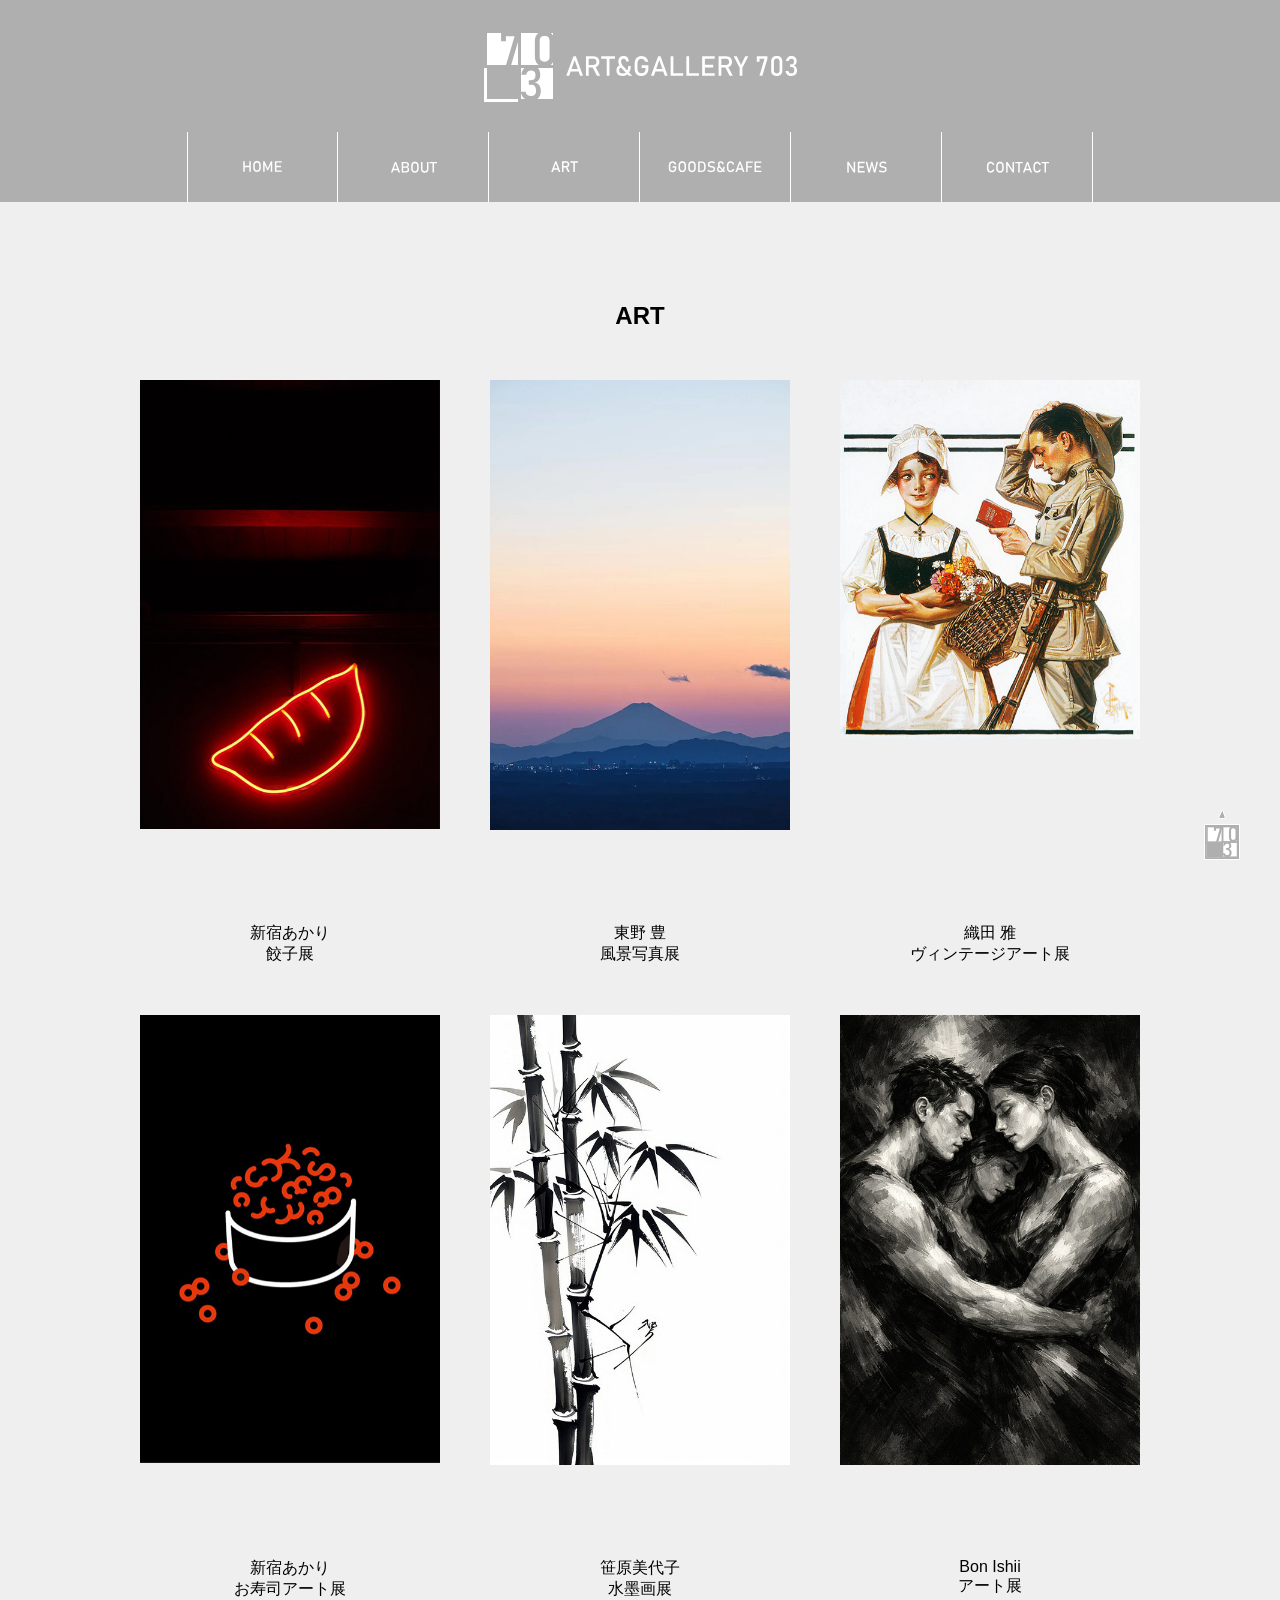
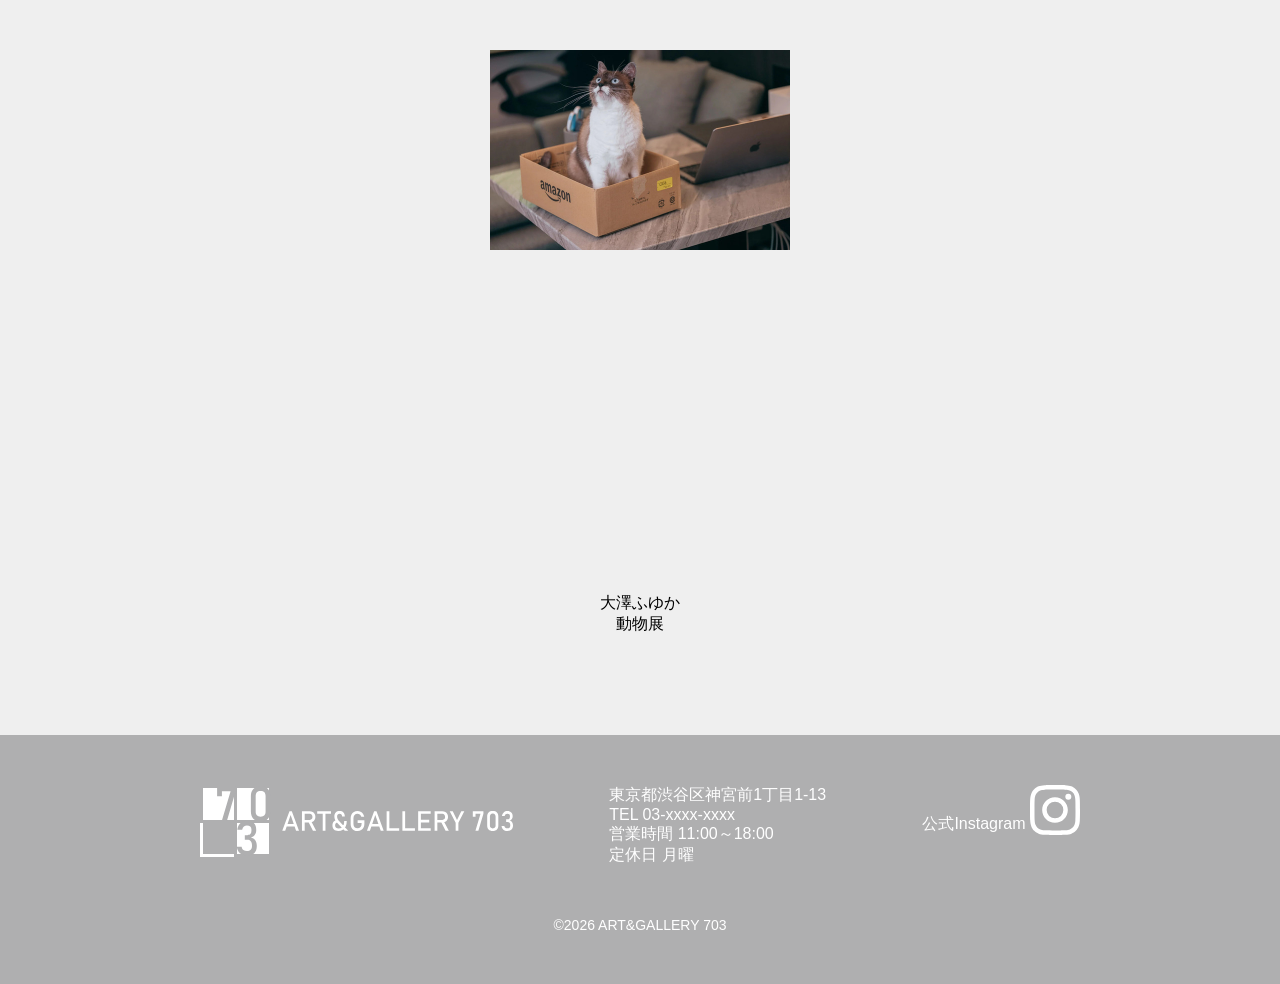
==== art/index.html @ 6372ba21 "Add files via upload" ====
<!DOCTYPE html>
<html lang="ja">

<head>
    <meta charset="UTF-8">
    <meta name="viewport" content="width=device-width, initial-scale=1.0">
    <title>ART&GALLERY 703 - ART</title>
    <meta name="description" content="カフェ、雑貨を展開している株式会社703の新事業、アート・ギャラリーの紹介サイトを新しくオープンし、認知拡大、お問合せ増加につなげることを目的とする。">
    <meta name="keywords" content="渋谷区,神宮前,アート,ギャラリー,カフェ,個展,雑貨">

    <!-- ↓ faviconの読み込み -->
    <link rel="icon" href="../favicon.ico">
    <link rel="../apple-touch-icon" href="../apple-touch-icon-180x180.png">

    <!-- ↓ Google Fonts用の読み込み -->
    <!-- 今回はなし -->


    <!--★ 各種 cssファイルの読み込み -->

    <!-- ↓ 初めにリセットcssや共通cssの読み込み -->
    <link rel="stylesheet" href="../assets/css/reset.css">
    <link rel="stylesheet" href="../assets/css/common.css">

    <!-- ↓ 次にプラグインのcssファイルの読み込み(あれば) -->
    <link rel="stylesheet" href="../assets/js/slick/slick.css">

    <!-- ↓ 最後にページ固有のcssファイルの読み込み(あれば) -->
    <!-- <link rel="stylesheet" href="css/top.css"> -->
    <link rel="stylesheet" href="../assets/css/art.css">

    <!--★ 各種 jsファイルの読み込み -->

    <!-- ↓ 初めにjQuery本体ファイルの読み込み -->
    <script src="../assets/js/jquery-3.7.1.min.js"></script>

    <!-- ↓ 次にプラグインのjsファイルの読み込み(あれば) -->
    <script src="../assets/js/slick/slick.min.js"></script>

    <!-- ↓ 最後に自作jsファイルの読み込み -->
    <script src="../assets/js/script.js"></script>
</head>

<body>
    <header>
        <h1><a href="#"><img src="../assets/images/ART&GALLERY703_logo_313x72.svg" alt="ART&GALLERY 703のロゴ" width="313"
                    height="72"></a></h1>

        <nav>
            <ul class="flex">
                <li><a href="../index.html"><img src="../assets/images/nav_HOME_151x70.svg" alt="ナビゲーションHOME"></a></li>
                <li><a href="../about/index.html"><img src="../assets/images/nav_ABOUT_151x70.svg"
                            alt="ナビゲーションABOUT"></a>
                </li>
                <li><a href="#"><img src="../assets/images/nav_ART_151x70.svg" alt="ナビゲーションABOUT"></a></li>
                <li><a href="../goods&cafe/index.html"><img src="../assets/images/nav_GOODS&CAFE_151x70.svg"
                            alt="ナビゲーションABOUT"></a></li>
                <li><a href="../news/index.html"><img src="../assets/images/nav_NEWS_151x70.svg" alt="ナビゲーションABOUT"></a>
                </li>
                <li><a href="../contact/index.html"><img src="../assets/images/nav_CONTACT_151x70.svg"
                            alt="ナビゲーションABOUT"></a>
                </li>
            </ul>
        </nav>
    </header>

    <main>

        <section class="art-section">
            <h2>ART</h2>
            <div class="flex">
                <div>
                    <!-- ★カテゴリ別のスライドショーの作成（餃子）
                 slickのルールに沿って画像を指定 -->
                    <!-- 幅は横長や正方形の場合：400px、縦長の場合：300px -->
                    <div class="slider">
                        <div><img src="../assets/images/gyoza01_500x750.jpg" alt="積み上げられた餃子の写真" width="300"></div>
                        <div><img src="../assets/images/gyoza02_500x749.jpg" alt="餃子モチーフのネオン" width="300"></div>
                        <div><img src="../assets/images/gyoza03_600x600.jpg" alt="つやつやの餃子" width="400"></div>
                        <div><img src="../assets/images/gyoza04_600x600.jpg" alt="美味しそうな焦げ目の餃子" width="400"></div>
                        <div><img src="../assets/images/gyoza05_600x595.jpg" alt="餃子を箸で持っている絵" width="400"></div>
                        <div><img src="../assets/images/gyoza06_600x600.jpg" alt="やわらかいタッチの餃子の絵" width="400"></div>
                        <div><img src="../assets/images/gyoza07_500x699.jpg" alt="餃子と箸のネオン" width="300"></div>
                        <div><img src="../assets/images/gyoza08_500x625.jpg" alt="お皿に盛られた美味しそうな餃子" width="300"></div>
                        <div><img src="../assets/images/gyoza09_500x888.jpg" alt="画面いっぱいの餃子の絵" width="300"></div>
                    </div>
                    <p class="caption">新宿あかり<br>
                        餃子展</p>
                </div>

                <div>
                    <!-- ★カテゴリ別のスライドショーの作成（風景写真）
                 slickのルールに沿って画像を指定 -->
                    <div class="slider">
                        <div><img src="../assets/images/picture01_500x746.jpg" alt="風景写真" width="300"></div>
                        <div><img src="../assets/images/picture02_500x746.jpg" alt="風景写真" width="300"></div>
                        <div><img src="../assets/images/picture03_500x746.jpg" alt="風景写真" width="300"></div>
                        <div><img src="../assets/images/picture04_500x750.jpg" alt="風景写真" width="300"></div>
                        <div><img src="../assets/images/picture05_500x746.jpg" alt="風景写真" width="300"></div>
                        <div><img src="../assets/images/picture06_500x746.jpg" alt="風景写真" width="300"></div>
                        <div><img src="../assets/images/picture07_500x746.jpg" alt="風景写真" width="300"></div>
                        <div><img src="../assets/images/picture08_500x746.jpg" alt="風景写真" width="300"></div>
                        <div><img src="../assets/images/picture09_500x746.jpg" alt="風景写真" width="300"></div>
                        <div><img src="../assets/images/picture10_500x746.jpg" alt="風景写真" width="300"></div>
                    </div>
                    <p class="caption">東野 豊<br>
                        風景写真展</p>
                </div>

                <div>
                    <!-- ★カテゴリ別のスライドショーの作成（ヴィンテージアート）
                 slickのルールに沿って画像を指定 -->
                    <div class="slider">
                        <div><img src="../assets/images/vintage01_500x671.jpg" alt="ヴィンテージアート" width="300"></div>
                        <div><img src="../assets/images/vintage02_500x598.jpg" alt="ヴィンテージアート" width="300"></div>
                        <div><img src="../assets/images/vintage03_500x514.jpg" alt="ヴィンテージアート" width="300"></div>
                        <div><img src="../assets/images/vintage04_500x716.jpg" alt="ヴィンテージアート" width="300"></div>
                        <div><img src="../assets/images/vintage05_500x584.jpg" alt="ヴィンテージアート" width="300"></div>
                        <div><img src="../assets/images/vintage06_500x697.jpg" alt="ヴィンテージアート" width="300"></div>
                        <div><img src="../assets/images/vintage07_500x665.jpg" alt="ヴィンテージアート" width="300"></div>
                    </div>
                    <p class="caption">織田 雅<br>
                        ヴィンテージアート展</p>
                </div>

                <div>
                    <!-- ★カテゴリ別のスライドショーの作成（寿司）
                 slickのルールに沿って画像を指定 -->
                    <div class="slider">
                        <div><img src="../assets/images/sushi01_500x746.jpg" alt="寿司" width="300"></div>
                        <div><img src="../assets/images/sushi02_500x746.jpg" alt="寿司" width="300"></div>
                        <div><img src="../assets/images/sushi03_500x746.jpg" alt="寿司" width="300"></div>
                        <div><img src="../assets/images/sushi04_500x746.jpg" alt="寿司" width="300"></div>
                        <div><img src="../assets/images/sushi05_500x746.jpg" alt="寿司" width="300"></div>
                        <div><img src="../assets/images/sushi06_500x746.jpg" alt="寿司" width="300"></div>
                        <div><img src="../assets/images/sushi07_500x746.jpg" alt="寿司" width="300"></div>
                        <div><img src="../assets/images/sushi08_500x746.jpg" alt="寿司" width="300"></div>
                    </div>
                    <p class="caption">新宿あかり<br>
                        お寿司アート展</p>
                </div>

                <div>
                    <!-- ★カテゴリ別のスライドショーの作成（水墨画）
                 slickのルールに沿って画像を指定 -->
                    <div class="slider">
                        <div><img src="../assets/images/sasahara01_500x807.jpg" alt="水墨画" width="300"></div>
                        <div><img src="../assets/images/sasahara02_500x750.jpg" alt="水墨画" width="300"></div>
                        <div><img src="../assets/images/sasahara03_500x739.jpg" alt="水墨画" width="300"></div>
                        <div><img src="../assets/images/sasahara04_500x707.jpg" alt="水墨画" width="300"></div>
                        <div><img src="../assets/images/sasahara05_500x772.jpg" alt="水墨画" width="300"></div>
                        <div><img src="../assets/images/sasahara06_500x652.jpg" alt="水墨画" width="300"></div>
                        <div><img src="../assets/images/sasahara07_500x710.jpg" alt="水墨画" width="300"></div>
                        <div><img src="../assets/images/sasahara08_500x704.jpg" alt="水墨画" width="300"></div>
                        <div><img src="../assets/images/sasahara09_500x714.jpg" alt="水墨画" width="300"></div>
                        <div><img src="../assets/images/sasahara10_500x889.jpg" alt="水墨画" width="300"></div>
                        <div><img src="../assets/images/sasahara11_500x889.jpg" alt="水墨画" width="300"></div>
                        <div><img src="../assets/images/sasahara12_500x705.jpg" alt="水墨画" width="300"></div>
                        <div><img src="../assets/images/sasahara13_600x597.jpg" alt="水墨画" width="400"></div>
                    </div>
                    <p class="caption">笹原美代子<br>
                        水墨画展</p>
                </div>

                <div>
                    <!-- ★カテゴリ別のスライドショーの作成（アート）
                 slickのルールに沿って画像を指定 -->
                    <div class="slider">
                        <div><img src="../assets/images/art01_500x750.jpg" alt="金魚の絵のアート" width="300"></div>
                        <div><img src="../assets/images/art02_500x750.jpg" alt="三人が抱き合うアート" width="300"></div>
                        <div><img src="../assets/images/art03_600x400.jpg" alt="踊る三人のアート" width="400"></div>
                        <div><img src="../assets/images/art04_600x400.jpg" alt="蜘蛛の巣のモチーフのアート" width="400"></div>
                        <div><img src="../assets/images/art05_500x750.jpg" alt="カラフルな抽象画のアート" width="300"></div>
                        <div><img src="../assets/images/art06_500x750.jpg" alt="黒と赤と青のモザイクアート" width="300"></div>
                        <div><img src="../assets/images/art07_500x750.jpg" alt="黒と赤と青のブロックアート" width="300"></div>
                        <div><img src="../assets/images/art08_500x750.jpg" alt="モノクロの幾何学模様のアート" width="300"></div>
                        <div><img src="../assets/images/art09_500x750.jpg" alt="手を挙げる石膏像のアート" width="300"></div>
                        <div><img src="../assets/images/art10_500x750.jpg" alt="炎モチーフのアート" width="300"></div>
                    </div>
                    <p class="caption">Bon Ishii<br>
                        アート展</p>
                </div>

                <div>
                    <!-- ★カテゴリ別のスライドショーの作成（動物）
                 slickのルールに沿って画像を指定 -->
                    <div class="slider">
                        <div><img src="../assets/images/animal01_600x400.jpg" alt="三毛猫の写真" width="400"></div>
                        <div><img src="../assets/images/animal02_600x400.jpg" alt="段ボールに入った猫の写真" width="400"></div>
                        <div><img src="../assets/images/animal03_600x400.jpg" alt="アライグマの写真" width="400"></div>
                        <div><img src="../assets/images/animal04_600x400.jpg" alt="木の実を食べるリスの写真" width="400"></div>
                        <div><img src="../assets/images/animal05_600x400.jpg" alt="トラの写真" width="400"></div>
                        <div><img src="../assets/images/animal06_600x400.jpg" alt="鹿の写真" width="400"></div>
                        <div><img src="../assets/images/animal07_600x400.jpg" alt="プレーリードッグの写真" width="400"></div>
                        <div><img src="../assets/images/animal08_600x400.jpg" alt="岩の上にいるシマリスの写真" width="400"></div>
                    </div>
                    <p class="caption">大澤ふゆか<br>
                        動物展</p>
                </div>
            </div>

        </section>

    </main>

    <footer>
        <div class="flex">
            <div>
                <img src="../assets/images/ART&GALLERY703_logo_313x72.svg" alt="ART&GALLERY 703のロゴ" width="313"
                    height="72">
            </div>

            <div>
                <address>
                    <p>
                        東京都渋谷区神宮前1丁目1-13
                    </p>
                    <p>
                        TEL 03-xxxx-xxxx
                    </p>
                    <p>
                        営業時間 11:00～18:00
                    </p>
                    <p>
                        定休日 月曜
                    </p>
                </address>
            </div>

            <div>
                <p>公式Instagram
                    <a href="#"><img src="../assets/images/Instagram_Glyph_White.svg"
                            alt="ART&GALLERY 703のInstagramアカウントへ" width="50" height="50"></a>
                </p>
            </div>
        </div>

        <p class="copyright"><small>&copy;2026 ART&GALLERY 703</small></p>
    </footer>

    <div class="to-top">
        <a href="#"><img src="../assets/images/to_top_72x100.svg" alt="ページの先頭に戻る" width="36" height="50"></a>
    </div>

</body>

</html>
---- assets/css/common.css ----
@charset "UTF-8";

/* ==============================================
   ◆ 全体に対する基本指定
============================================== */

* {
    box-sizing: border-box;
}

body {
    font-size: 16px;
    font-family: YuGothic, "Yu Gothic", 游ゴシック, 游ゴシック体, sans-serif;
    color: #fff;
}

/* ~~~ wrapによるコンテンツ幅の制御 ~~~ */

.wrap {
    width: 1000px;
    margin: 0 auto;
}

/* ~~~ 横並び用 のクラス名「flex」の記述 ~~~ */
.flex {
    display: flex;
}

/* ~~~ h2見出しの記述 ~~~ */
h2 {
    padding-top: 50px;
}

section,
article {
    text-align: center;
    padding-bottom: 50px;
}

section h2,
article h2 {
    padding: 50px 0;
}


/* ==============================================
   ◆ ヘッダー部分
============================================== */

header {
    background-color: #afafb0;
}

header h1 img {
    display: block;
    height: 100%;
    margin: 0 auto;
    padding: 30px 0;
}

nav .flex {
    justify-content: center;
}


/* ==============================================
   ◆ メイン部分
============================================== */

/* ~~~ メインビジュアルの記述 ~~~ */

.frame {
    margin: 30px auto;
}

#large-frame {
    position: relative;
    width: 600px;
    height: 684px;
    margin: 0 auto 20px;
    display: flex;
    align-items: center;
    justify-content: center;
    margin-bottom: 20px;
    }

#large-frame img {
    position: absolute;
    top: 0;
  left: 0;
    display: block;
    width: 100%;
    height: 100%;
    max-height: 80vh;
    object-fit: contain;
    object-position: center;
    transition: opacity 3s;
}


/* ~~~ メインビジュアル下のサムネイル画像の記述 ~~~ */

#buttons.flex {
    justify-content: center;
    gap: 20px;
}


/* ~~~ メインテキストと縦スライドの記述 ~~~ */

.top-main {
    background-color: #afafb0;
}

.inner {
    width: 1000px;
    margin: 0 auto;
}

.top-main .flex {
    justify-content: space-between;
}

.top-text {
    width: 554px;
    margin: auto;
    text-align: justify;
}

.large-text {
    margin-bottom: 54px;
}

.top-text span {
    font-size: 28px;
}

.top-margin36 {
    margin-top: 36px;
}


/* ★背景画像の無限横スクロールアニメ */

@keyframes bg-move {
    0% {
        background-position: 0 0;
    }

    100% {
        background-position: 0 -3454px;
        /* 「-1416px」＝用意した画像の横幅 */
    }
}

.slider-area {
    width: 350px;
    height: 530px;
    /* 「350px」＝用意した画像の幅 */
    background-image: url(../images/slide-image_350x3454.png);
    background-repeat: repeat-y;
    background-position: 0 0;
    animation: bg-move 50s linear infinite;
}

/* ~~~ NEWSエリアの記述 */

.top-article {
    background-color: #efefef;
    color: #000;
}

.top-article .inner {
    display: block;
    width: 430px;
    margin: 0 auto;
}

article .link-button {
    text-align: right;
}

.top-article a {
    display: inline-block;
    padding-top: 30px;
    color: #000;
}


/* ==============================================
   ◆ フッター部分
============================================== */

footer {
    background-color: #afafb0;
    padding: 50px 0;
}

/* ロゴ、住所、インスタの横並び */
footer .flex {
    padding: 0 200px 50px;
    justify-content: space-between;
}

/* コピーライト */
footer .copyright {
    text-align: center;
}

footer .copyright small {
    font-size: 14px;
}


/* ==============================================
    トップボタン 
============================================== */

.to-top {
    /* ブラウザ右下に固定 */
    position: fixed;
    right: 40px;
    bottom: 40px;
}
---- assets/css/art.css ----
@charset "UTF-8";

/* ==============================================
   ◆ メインコンテンツ
============================================== */

main {
    background-color: #efefef;
    color: #000;
}

/* goodsエリア内上下の余白 */
.art-section {
    padding-top: 50px;
    padding-bottom: 100px;
}

h2 {
    padding-bottom: 50px;
    text-align: center;
}

/* アイテムの位置調節 */
.art-section .flex {
    flex-wrap: wrap;
    justify-content: center;
    gap:50px;
}

/* ⚫︎ imgとfigcaptionの間の余白 */
.art-section .caption{
    margin-top: 20px;
    text-align: center;
    /* padding-bottom: 50px; */
}

/* ==============================================
   ◆ slick用の指定
============================================== */

.slider {
  width: 300px;
  height: 523px;
  /* aspect-ratio: 1 / 1; */
  margin: 0 auto;
}

.slider img {
  width: 100%;
  height: 100%;
  object-fit: cover;
  object-position: bottom;
}
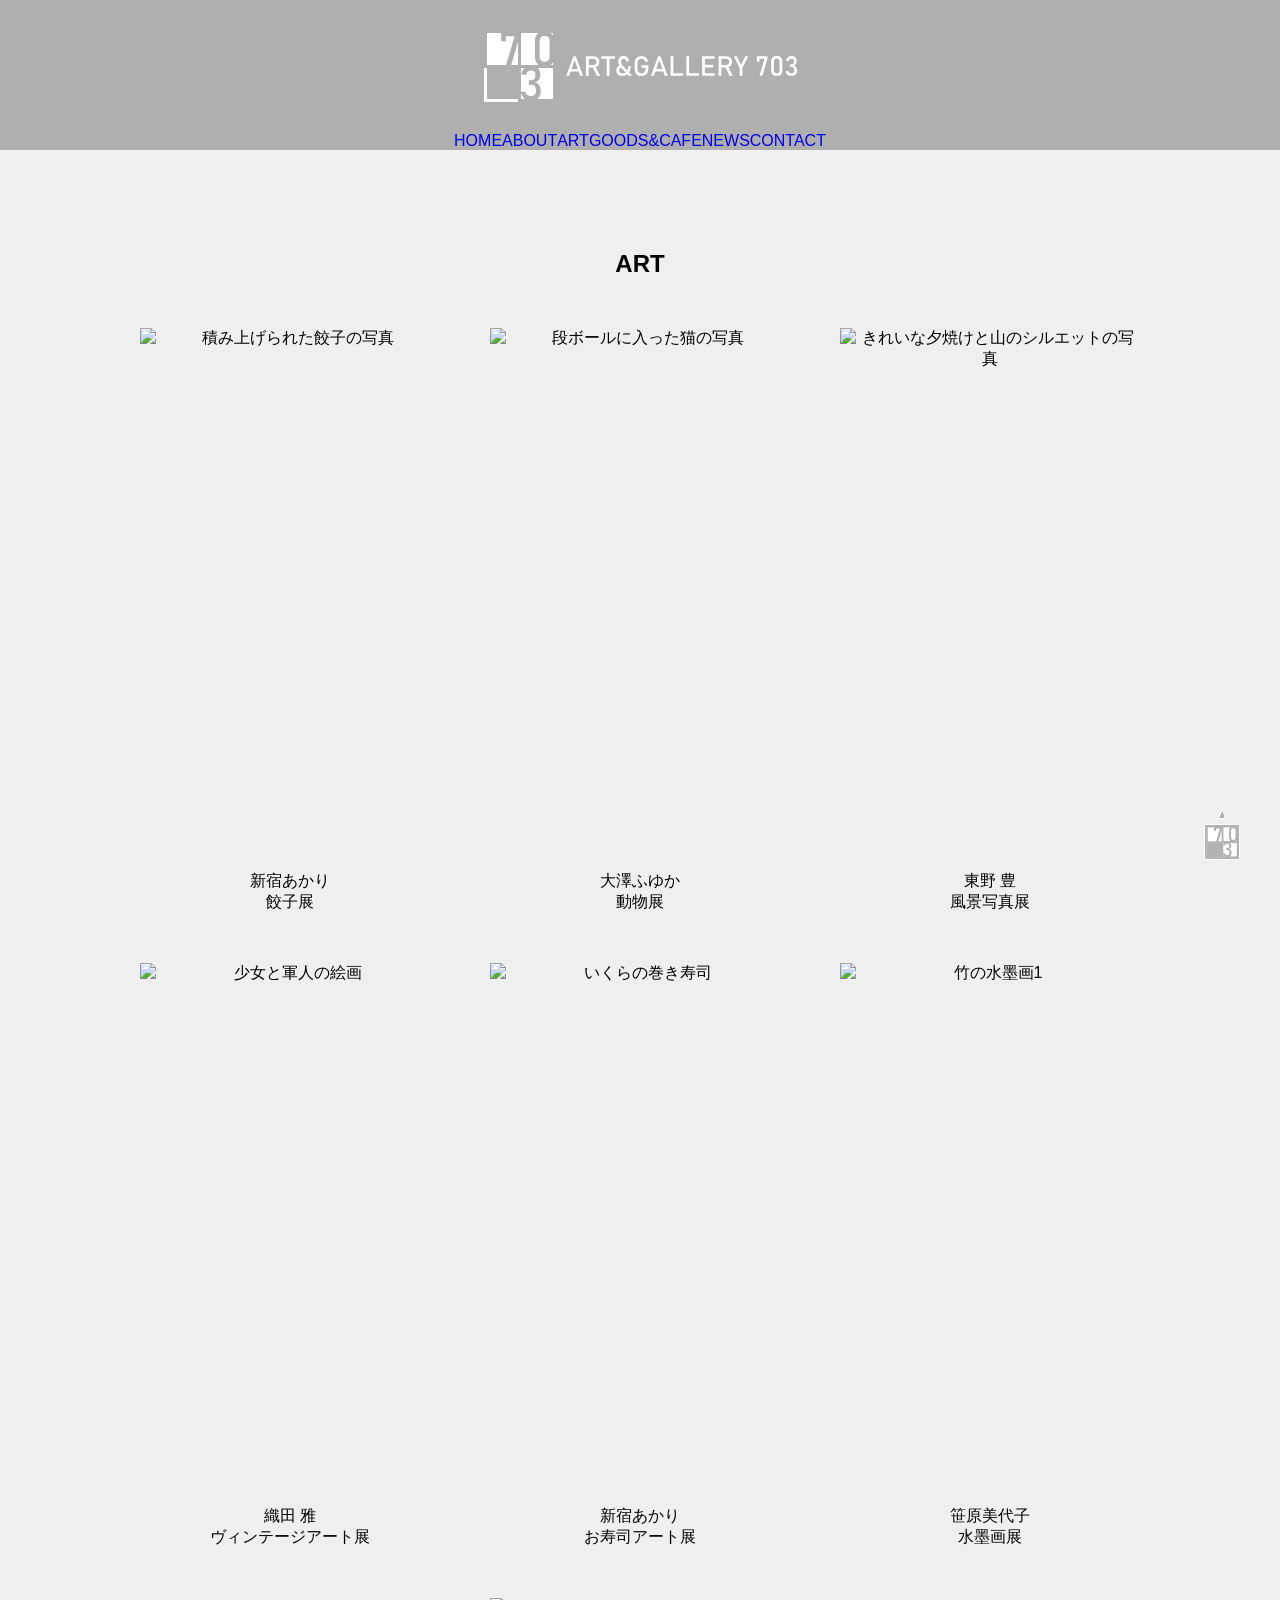
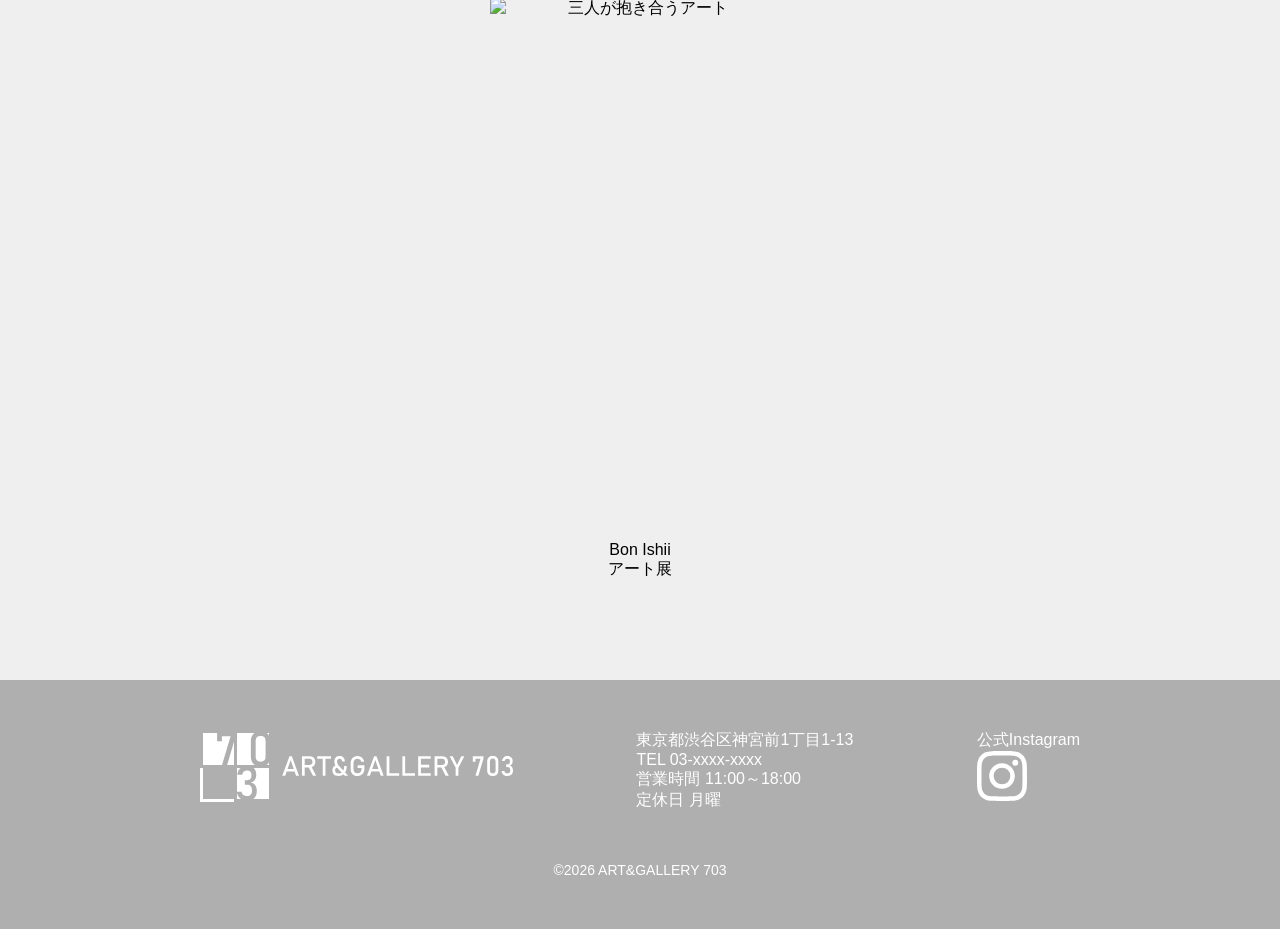
==== commit 98cc11ed: "Add files via upload" ====
--- a/art/index.html
+++ b/art/index.html
@@ -2,246 +2,476 @@
 <html lang="ja">
 
 <head>
-    <meta charset="UTF-8">
-    <meta name="viewport" content="width=device-width, initial-scale=1.0">
-    <title>ART&GALLERY 703 - ART</title>
-    <meta name="description" content="カフェ、雑貨を展開している株式会社703の新事業、アート・ギャラリーの紹介サイトを新しくオープンし、認知拡大、お問合せ増加につなげることを目的とする。">
-    <meta name="keywords" content="渋谷区,神宮前,アート,ギャラリー,カフェ,個展,雑貨">
-
-    <!-- ↓ faviconの読み込み -->
-    <link rel="icon" href="../favicon.ico">
-    <link rel="../apple-touch-icon" href="../apple-touch-icon-180x180.png">
-
-    <!-- ↓ Google Fonts用の読み込み -->
-    <!-- 今回はなし -->
-
-
-    <!--★ 各種 cssファイルの読み込み -->
-
-    <!-- ↓ 初めにリセットcssや共通cssの読み込み -->
-    <link rel="stylesheet" href="../assets/css/reset.css">
-    <link rel="stylesheet" href="../assets/css/common.css">
-
-    <!-- ↓ 次にプラグインのcssファイルの読み込み(あれば) -->
-    <link rel="stylesheet" href="../assets/js/slick/slick.css">
-
-    <!-- ↓ 最後にページ固有のcssファイルの読み込み(あれば) -->
-    <!-- <link rel="stylesheet" href="css/top.css"> -->
-    <link rel="stylesheet" href="../assets/css/art.css">
-
-    <!--★ 各種 jsファイルの読み込み -->
-
-    <!-- ↓ 初めにjQuery本体ファイルの読み込み -->
-    <script src="../assets/js/jquery-3.7.1.min.js"></script>
-
-    <!-- ↓ 次にプラグインのjsファイルの読み込み(あれば) -->
-    <script src="../assets/js/slick/slick.min.js"></script>
-
-    <!-- ↓ 最後に自作jsファイルの読み込み -->
-    <script src="../assets/js/script.js"></script>
+        <meta charset="UTF-8">
+        <meta name="viewport" content="width=device-width, initial-scale=1.0">
+        <title>ART&GALLERY 703 - ART</title>
+        <meta name="description" content="カフェ、雑貨を展開している株式会社703の新事業、アート・ギャラリーの紹介サイトを新しくオープンし、認知拡大、お問合せ増加につなげることを目的とする。">
+        <meta name="keywords" content="渋谷区,神宮前,アート,ギャラリー,カフェ,個展,雑貨">
+
+        <!-- ↓ faviconの読み込み -->
+        <link rel="icon" href="../favicon.ico">
+        <link rel="../apple-touch-icon" href="../apple-touch-icon-180x180.png">
+
+        <!-- ↓ Google Fonts用の読み込み -->
+        <!-- 今回はなし -->
+
+
+        <!--★ 各種 cssファイルの読み込み -->
+
+        <!-- ↓ 初めにリセットcssや共通cssの読み込み -->
+        <link rel="stylesheet" href="../assets/css/reset.css">
+        <link rel="stylesheet" href="../assets/css/common.css">
+
+        <!-- ↓ 次にプラグインのcssファイルの読み込み(あれば) -->
+        <link rel="stylesheet" href="../assets/js/slick/slick.css">
+
+        <!-- ↓ 最後にページ固有のcssファイルの読み込み(あれば) -->
+        <!-- <link rel="stylesheet" href="css/top.css"> -->
+        <link rel="stylesheet" href="../assets/css/art.css">
+
+        <!--★ 各種 jsファイルの読み込み -->
+
+        <!-- ↓ 初めにjQuery本体ファイルの読み込み -->
+        <script src="../assets/js/jquery-3.7.1.min.js"></script>
+
+        <!-- ↓ 次にプラグインのjsファイルの読み込み(あれば) -->
+        <script src="../assets/js/slick/slick.min.js"></script>
+
+        <!-- ↓ 最後に自作jsファイルの読み込み -->
+        <script src="../assets/js/script.js"></script>
 </head>
 
 <body>
-    <header>
-        <h1><a href="#"><img src="../assets/images/ART&GALLERY703_logo_313x72.svg" alt="ART&GALLERY 703のロゴ" width="313"
-                    height="72"></a></h1>
-
-        <nav>
-            <ul class="flex">
-                <li><a href="../index.html"><img src="../assets/images/nav_HOME_151x70.svg" alt="ナビゲーションHOME"></a></li>
-                <li><a href="../about/index.html"><img src="../assets/images/nav_ABOUT_151x70.svg"
-                            alt="ナビゲーションABOUT"></a>
-                </li>
-                <li><a href="#"><img src="../assets/images/nav_ART_151x70.svg" alt="ナビゲーションABOUT"></a></li>
-                <li><a href="../goods&cafe/index.html"><img src="../assets/images/nav_GOODS&CAFE_151x70.svg"
-                            alt="ナビゲーションABOUT"></a></li>
-                <li><a href="../news/index.html"><img src="../assets/images/nav_NEWS_151x70.svg" alt="ナビゲーションABOUT"></a>
-                </li>
-                <li><a href="../contact/index.html"><img src="../assets/images/nav_CONTACT_151x70.svg"
-                            alt="ナビゲーションABOUT"></a>
-                </li>
-            </ul>
-        </nav>
-    </header>
-
-    <main>
-
-        <section class="art-section">
-            <h2>ART</h2>
-            <div class="flex">
-                <div>
-                    <!-- ★カテゴリ別のスライドショーの作成（餃子）
+        <header>
+                <h1><a href="#"><img src="../assets/images/ART&GALLERY703_logo_313x72.svg" alt="ART&GALLERY 703のロゴ"
+                                        width="313" height="72"></a></h1>
+
+                <nav>
+                        <ul class="flex">
+                                <li class="nav01"><a href="../index.html">HOME</a></li>
+                                <li class="nav02"><a href="../about/index.html">ABOUT</a></li>
+                                <li class="nav03"><a href="#">ART</a></li>
+                                <li class="nav04"><a href="../goods&cafe/index.html">GOODS&CAFE</a></li>
+                                <li class="nav05"><a href="../news/index.html">NEWS</a></li>
+                                <li class="nav06"><a href="../contact/index.html">CONTACT</a></li>
+                        </ul>
+                </nav>
+        </header>
+
+        <main>
+
+                <section class="art-section">
+                        <h2>ART</h2>
+                        <div class="flex">
+                                <div>
+                                        <!-- ★カテゴリ別のスライドショーの作成（餃子）
                  slickのルールに沿って画像を指定 -->
-                    <!-- 幅は横長や正方形の場合：400px、縦長の場合：300px -->
-                    <div class="slider">
-                        <div><img src="../assets/images/gyoza01_500x750.jpg" alt="積み上げられた餃子の写真" width="300"></div>
-                        <div><img src="../assets/images/gyoza02_500x749.jpg" alt="餃子モチーフのネオン" width="300"></div>
-                        <div><img src="../assets/images/gyoza03_600x600.jpg" alt="つやつやの餃子" width="400"></div>
-                        <div><img src="../assets/images/gyoza04_600x600.jpg" alt="美味しそうな焦げ目の餃子" width="400"></div>
-                        <div><img src="../assets/images/gyoza05_600x595.jpg" alt="餃子を箸で持っている絵" width="400"></div>
-                        <div><img src="../assets/images/gyoza06_600x600.jpg" alt="やわらかいタッチの餃子の絵" width="400"></div>
-                        <div><img src="../assets/images/gyoza07_500x699.jpg" alt="餃子と箸のネオン" width="300"></div>
-                        <div><img src="../assets/images/gyoza08_500x625.jpg" alt="お皿に盛られた美味しそうな餃子" width="300"></div>
-                        <div><img src="../assets/images/gyoza09_500x888.jpg" alt="画面いっぱいの餃子の絵" width="300"></div>
-                    </div>
-                    <p class="caption">新宿あかり<br>
-                        餃子展</p>
+                                        <!-- 幅は横長や正方形の場合：400px、縦長の場合：300px -->
+                                        <div class="slider">
+                                                <div>
+                                                        <img class="clickable-img"
+                                                                src="../assets/images/gyoza01_400x400.jpg"
+                                                                data-large="../assets/images/gyoza01_500x750.jpg"
+                                                                alt="箸でつままれた餃子" width="300">
+                                                </div>
+                                                <div>
+                                                        <img class="clickable-img"
+                                                                src="../assets/images/gyoza02_400x400.jpg"
+                                                                data-large="../assets/images/gyoza02_500x749.jpg"
+                                                                alt="積み上げられた餃子の写真" width="300">
+                                                </div>
+                                                <div>
+                                                        <img class="clickable-img"
+                                                                src="../assets/images/gyoza03_400x400.jpg"
+                                                                data-large="../assets/images/gyoza03_600x600.jpg"
+                                                                alt="餃子モチーフのネオン" width="300">
+                                                </div>
+                                                <div>
+                                                        <img class="clickable-img"
+                                                                src="../assets/images/gyoza04_400x400.jpg"
+                                                                data-large="../assets/images/gyoza04_600x600.jpg"
+                                                                alt="つやつやの餃子" width="300">
+                                                </div>
+                                                <div>
+                                                        <img class="clickable-img"
+                                                                src="../assets/images/gyoza05_400x400.jpg"
+                                                                data-large="../assets/images/gyoza05_600x595.jpg"
+                                                                alt="美味しそうな焦げ目の餃子" width="300">
+                                                </div>
+                                                <div>
+                                                        <img class="clickable-img"
+                                                                src="../assets/images/gyoza06_400x400.jpg"
+                                                                data-large="../assets/images/gyoza06_600x600.jpg"
+                                                                alt="やわらかいタッチの餃子の絵" width="300">
+                                                </div>
+                                                <div>
+                                                        <img class="clickable-img"
+                                                                src="../assets/images/gyoza07_400x400.jpg"
+                                                                data-large="../assets/images/gyoza07_400x400.jpg"
+                                                                alt="餃子と箸のネオン" width="300">
+                                                </div>
+                                                <div>
+                                                        <img class="clickable-img"
+                                                                src="../assets/images/gyoza08_400x400.jpg"
+                                                                data-large="../assets/images/gyoza08_500x625.jpg"
+                                                                alt="お皿に盛られた美味しそうな餃子" width="300">
+                                                </div>
+                                                <div>
+                                                        <img class="clickable-img"
+                                                                src="../assets/images/gyoza09_400x400.jpg"
+                                                                data-large="../assets/images/gyoza09_500x888.jpg" alt="画面いっぱいの餃子の絵
+" width="300">
+                                                </div>
+                                        </div>
+                                        <p class="caption">新宿あかり<br>餃子展</p>
+                                </div>
+
+                                <div>
+                                        <!-- ★カテゴリ別のスライドショーの作成（動物） -->
+                                        <div class="slider">
+                                                <div><img class="clickable-img"
+                                                                src="../assets/images/animal01_400x400.jpg"
+                                                                data-large="../assets/images/animal01_600x400.jpg"
+                                                                alt="三毛猫の写真" width="400"></div>
+                                                <div><img class="clickable-img"
+                                                                src="../assets/images/animal02_400x400.jpg"
+                                                                data-large="../assets/images/animal02_600x400.jpg"
+                                                                alt="段ボールに入った猫の写真" width="400"></div>
+                                                <div><img class="clickable-img"
+                                                                src="../assets/images/animal03_400x400.jpg"
+                                                                data-large="../assets/images/animal03_600x400.jpg"
+                                                                alt="レッサーパンダの写真" width="400"></div>
+                                                <div><img class="clickable-img"
+                                                                src="../assets/images/animal04_400x400.jpg"
+                                                                data-large="../assets/images/animal04_600x400.jpg"
+                                                                alt="木の実を食べるシマリスの写真" width="400">
+                                                </div>
+                                                <div><img class="clickable-img"
+                                                                src="../assets/images/animal05_400x400.jpg"
+                                                                data-large="../assets/images/animal05_400x400.jpg"
+                                                                alt="トラの写真" width="400"></div>
+                                                <div><img class="clickable-img"
+                                                                src="../assets/images/animal06_400x400.jpg"
+                                                                data-large="../assets/images/animal06_600x400.jpg"
+                                                                alt="鹿の写真" width="400"></div>
+                                                <div><img class="clickable-img"
+                                                                src="../assets/images/animal07_400x400.jpg"
+                                                                data-large="../assets/images/animal07_600x400.jpg"
+                                                                alt="プレーリードッグの写真" width="400"></div>
+                                                <div><img class="clickable-img"
+                                                                src="../assets/images/animal08_400x400.jpg"
+                                                                data-large="../assets/images/animal08_600x400.jpg"
+                                                                alt="岩の上にいるシマリスの写真" width="400">
+                                                </div>
+                                        </div>
+                                        <p class="caption">大澤ふゆか<br>動物展</p>
+                                </div>
+
+                                <div>
+                                        <!-- ★カテゴリ別のスライドショーの作成（風景写真） -->
+                                        <div class="slider">
+                                                <div><img class="clickable-img"
+                                                                src="../assets/images/picture01_400x400.jpg"
+                                                                data-large="../assets/images/picture01_500x746.jpg"
+                                                                alt="湖畔の紅葉の写真" width="300">
+                                                </div>
+                                                <div><img class="clickable-img"
+                                                                src="../assets/images/picture02_400x400.jpg"
+                                                                data-large="../assets/images/picture02_500x746.jpg"
+                                                                alt="きれいな夕焼けと山のシルエットの写真" width="300">
+                                                </div>
+                                                <div><img class="clickable-img"
+                                                                src="../assets/images/picture03_400x400.jpg"
+                                                                data-large="../assets/images/picture03_500x746.jpg"
+                                                                alt="雪景色のなか鉄橋を渡る列車の写真" width="300">
+                                                </div>
+                                                <div><img class="clickable-img"
+                                                                src="../assets/images/picture04_400x400.jpg"
+                                                                data-large="../assets/images/picture04_500x750.jpg"
+                                                                alt="道端に咲く小さな花の写真" width="300">
+                                                </div>
+                                                <div><img class="clickable-img"
+                                                                src="../assets/images/picture05_400x400.jpg"
+                                                                data-large="../assets/images/picture05_500x746.jpg"
+                                                                alt=":緑の生い茂る山道の写真" width="300">
+                                                </div>
+                                                <div><img class="clickable-img"
+                                                                src="../assets/images/picture06_400x400.jpg"
+                                                                data-large="../assets/images/picture06_500x746.jpg"
+                                                                alt="山の中を流れる小さな川の写真" width="300">
+                                                </div>
+                                                <div><img class="clickable-img"
+                                                                src="../assets/images/picture07_400x400.jpg"
+                                                                data-large="../assets/images/picture07_500x746.jpg"
+                                                                alt="山を背景にした海と堤防の写真" width="300">
+                                                </div>
+                                                <div><img class="clickable-img"
+                                                                src="../assets/images/picture08_400x400.jpg"
+                                                                data-large="../assets/images/picture08_500x746.jpg"
+                                                                alt="木の枝に積もる雪の写真" width="300">
+                                                </div>
+                                                <div><img class="clickable-img"
+                                                                src="../assets/images/picture09_400x400.jpg"
+                                                                data-large="../assets/images/picture09_500x746.jpg"
+                                                                alt="ピンク色のコスモスの写真" width="300">
+                                                </div>
+                                                <div><img class="clickable-img"
+                                                                src="../assets/images/picture10_400x400.jpg"
+                                                                data-large="../assets/images/picture10_500x746.jpg"
+                                                                alt="湖畔に映る夕焼けの写真" width="300">
+                                                </div>
+                                        </div>
+                                        <p class="caption">東野 豊<br>風景写真展</p>
+                                </div>
+
+                                <div>
+                                        <!-- ★カテゴリ別のスライドショーの作成（ヴィンテージアート） -->
+                                        <div class="slider">
+                                                <div><img class="clickable-img"
+                                                                src="../assets/images/vintage01_400x400.jpg"
+                                                                data-large="../assets/images/vintage01_500x671.jpg"
+                                                                alt="貴婦人の絵画" width="300"></div>
+                                                <div><img class="clickable-img"
+                                                                src="../assets/images/vintage02_400x400.jpg"
+                                                                data-large="../assets/images/vintage02_500x598.jpg"
+                                                                alt="少女と軍人の絵画" width="300"></div>
+                                                <div><img class="clickable-img"
+                                                                src="../assets/images/vintage03_400x400.jpg"
+                                                                data-large="../assets/images/vintage03_500x514.jpg"
+                                                                alt="船のテラスで寛ぐ男女の絵画" width="300">
+                                                </div>
+                                                <div><img class="clickable-img"
+                                                                src="../assets/images/vintage04_400x400.jpg"
+                                                                data-large="../assets/images/vintage04_500x716.jpg"
+                                                                alt="フランス貴族の男女の絵画" width="300">
+                                                </div>
+                                                <div><img class="clickable-img"
+                                                                src="../assets/images/vintage05_400x400.jpg"
+                                                                data-large="../assets/images/vintage05_500x584.jpg"
+                                                                alt="スポーツに向かう女性達の絵画" width="300">
+                                                </div>
+                                                <div><img class="clickable-img"
+                                                                src="../assets/images/vintage06_400x400.jpg"
+                                                                data-large="../assets/images/vintage06_500x697.jpg"
+                                                                alt="ドレスを着た女性の絵画" width="300"></div>
+                                                <div><img class="clickable-img"
+                                                                src="../assets/images/vintage07_400x400.jpg"
+                                                                data-large="../assets/images/vintage07_500x665.jpg"
+                                                                alt="お茶を嗜む夫人の絵画" width="300"></div>
+                                        </div>
+                                        <p class="caption">織田 雅<br>ヴィンテージアート展</p>
+                                </div>
+
+                                <div>
+                                        <!-- ★カテゴリ別のスライドショーの作成（寿司） -->
+                                        <div class="slider">
+                                                <div><img class="clickable-img"
+                                                                src="../assets/images/sushi01_400x400.jpg"
+                                                                data-large="../assets/images/sushi01_500x746.jpg"
+                                                                alt="寿司桶に盛られた寿司" width="300"></div>
+                                                <div><img class="clickable-img"
+                                                                src="../assets/images/sushi02_400x400.jpg"
+                                                                data-large="../assets/images/sushi02_500x746.jpg"
+                                                                alt="いくらの巻き寿司" width="300"></div>
+                                                <div><img class="clickable-img"
+                                                                src="../assets/images/sushi03_400x400.jpg"
+                                                                data-large="../assets/images/sushi03_500x746.jpg"
+                                                                alt="かっぱ巻きの寿司" width="300"></div>
+                                                <div><img class="clickable-img"
+                                                                src="../assets/images/sushi04_400x400.jpg"
+                                                                data-large="../assets/images/sushi04_400x400.jpg"
+                                                                alt="こはだの握り寿司" width="300"></div>
+                                                <div><img class="clickable-img"
+                                                                src="../assets/images/sushi05_400x400.jpg"
+                                                                data-large="../assets/images/sushi05_500x746.jpg"
+                                                                alt="まぐろの握り寿司" width="300"></div>
+                                                <div><img class="clickable-img"
+                                                                src="../assets/images/sushi06_400x400.jpg"
+                                                                data-large="../assets/images/sushi06_500x746.jpg"
+                                                                alt="たまごの握り寿司" width="300"></div>
+                                                <div><img class="clickable-img"
+                                                                src="../assets/images/sushi07_400x400.jpg"
+                                                                data-large="../assets/images/sushi07_500x746.jpg"
+                                                                alt="湯呑" width="300"></div>
+                                                <div><img class="clickable-img"
+                                                                src="../assets/images/sushi08_400x400.jpg"
+                                                                data-large="../assets/images/sushi08_500x746.jpg"
+                                                                alt="甘エビの握り寿司" width="300"></div>
+                                        </div>
+                                        <p class="caption">新宿あかり<br>お寿司アート展</p>
+                                </div>
+
+                                <div>
+                                        <!-- ★カテゴリ別のスライドショーの作成（水墨画） -->
+                                        <div class="slider">
+                                                <div><img class="clickable-img"
+                                                                src="../assets/images/sasahara01_400x400.jpg"
+                                                                data-large="../assets/images/sasahara01_500x807.jpg"
+                                                                alt="梅の木にとまる鳥の水墨画" width="300">
+                                                </div>
+                                                <div><img class="clickable-img"
+                                                                src="../assets/images/sasahara02_400x400.jpg"
+                                                                data-large="../assets/images/sasahara02_500x750.jpg"
+                                                                alt="竹の水墨画1" width="300">
+                                                </div>
+                                                <div><img class="clickable-img"
+                                                                src="../assets/images/sasahara03_400x400.jpg"
+                                                                data-large="../assets/images/sasahara03_500x739.jpg"
+                                                                alt="ガマとトンボの水墨画" width="300">
+                                                </div>
+                                                <div><img class="clickable-img"
+                                                                src="../assets/images/sasahara04_400x400.jpg"
+                                                                data-large="../assets/images/sasahara04_500x707.jpg"
+                                                                alt="柳の木にとまるスズメの水墨画" width="300">
+                                                </div>
+                                                <div><img class="clickable-img"
+                                                                src="../assets/images/sasahara05_400x400.jpg"
+                                                                data-large="../assets/images/sasahara05_500x772.jpg"
+                                                                alt="藤の花の水墨画" width="300">
+                                                </div>
+                                                <div><img class="clickable-img"
+                                                                src="../assets/images/sasahara06_400x400.jpg"
+                                                                data-large="../assets/images/sasahara06_500x652.jpg"
+                                                                alt="竹にとまる鳥の水墨画" width="300">
+                                                </div>
+                                                <div><img class="clickable-img"
+                                                                src="../assets/images/sasahara07_400x400.jpg"
+                                                                data-large="../assets/images/sasahara07_500x710.jpg"
+                                                                alt="竹の水墨画2" width="300">
+                                                </div>
+                                                <div><img class="clickable-img"
+                                                                src="../assets/images/sasahara08_400x400.jpg"
+                                                                data-large="../assets/images/sasahara08_500x704.jpg"
+                                                                alt="竹の水墨画3" width="300">
+                                                </div>
+                                                <div><img class="clickable-img"
+                                                                src="../assets/images/sasahara09_400x400.jpg"
+                                                                data-large="../assets/images/sasahara09_500x714.jpg"
+                                                                alt="力強い竹の水墨画" width="300">
+                                                </div>
+                                                <div><img class="clickable-img"
+                                                                src="../assets/images/sasahara10_400x400.jpg"
+                                                                data-large="../assets/images/sasahara10_500x889.jpg"
+                                                                alt="下向きに垂れる桜の枝の水墨画" width="300">
+                                                </div>
+                                                <div><img class="clickable-img"
+                                                                src="../assets/images/sasahara11_400x400.jpg"
+                                                                data-large="../assets/images/sasahara11_500x889.jpg"
+                                                                alt="上向きに咲く桜の水墨画" width="300">
+                                                </div>
+                                                <div><img class="clickable-img"
+                                                                src="../assets/images/sasahara12_400x400.jpg"
+                                                                data-large="../assets/images/sasahara12_500x705.jpg"
+                                                                alt="木に咲く鮮やかな赤い花の水墨画" width="300">
+                                                </div>
+                                                <div><img class="clickable-img"
+                                                                src="../assets/images/sasahara13_400x400.jpg"
+                                                                data-large="../assets/images/sasahara13_600x597.jpg"
+                                                                alt="盆栽の水墨画" width="300">
+                                                </div>
+                                        </div>
+                                        <p class="caption">笹原美代子<br>水墨画展</p>
+                                </div>
+
+                                <div>
+                                        <!-- ★カテゴリ別のスライドショーの作成（アート） -->
+                                        <div class="slider">
+                                                <div><img class="clickable-img" src="../assets/images/art01_400x400.jpg"
+                                                                data-large="../assets/images/art01_500x750.jpg"
+                                                                alt="金魚の絵のアート" width="300">
+                                                </div>
+                                                <div><img class="clickable-img" src="../assets/images/art02_400x400.jpg"
+                                                                data-large="../assets/images/art02_500x750.jpg"
+                                                                alt="三人が抱き合うアート" width="300">
+                                                </div>
+                                                <div><img class="clickable-img" src="../assets/images/art03_400x400.jpg"
+                                                                data-large="../assets/images/art03_600x400.jpg"
+                                                                alt="踊る三人のアート" width="400">
+                                                </div>
+                                                <div><img class="clickable-img" src="../assets/images/art04_400x400.jpg"
+                                                                data-large="../assets/images/art04_600x400.jpg"
+                                                                alt="蜘蛛の巣のモチーフのアート" width="400">
+                                                </div>
+                                                <div><img class="clickable-img" src="../assets/images/art05_400x400.jpg"
+                                                                data-large="../assets/images/art05_500x750.jpg"
+                                                                alt="カラフルな抽象画のアート" width="300">
+                                                </div>
+                                                <div><img class="clickable-img" src="../assets/images/art06_400x400.jpg"
+                                                                data-large="../assets/images/art06_500x750.jpg"
+                                                                alt="黒と赤と青のモザイクアート" width="300">
+                                                </div>
+                                                <div><img class="clickable-img" src="../assets/images/art07_400x400.jpg"
+                                                                data-large="../assets/images/art07_500x750.jpg"
+                                                                alt="黒と赤と青のブロックアート" width="300">
+                                                </div>
+                                                <div><img class="clickable-img" src="../assets/images/art08_400x400.jpg"
+                                                                data-large="../assets/images/art08_500x750.jpg"
+                                                                alt="モノクロの幾何学模様のアート" width="300">
+                                                </div>
+                                                <div><img class="clickable-img" src="../assets/images/art09_400x400.jpg"
+                                                                data-large="../assets/images/art09_500x750.jpg"
+                                                                alt="手を挙げる石膏像のアート" width="300">
+                                                </div>
+                                                <div><img class="clickable-img" src="../assets/images/art10_400x400.jpg"
+                                                                data-large="../assets/images/art10_500x750.jpg"
+                                                                alt="炎モチーフのアート" width="300">
+                                                </div>
+                                        </div>
+                                        <p class="caption">Bon Ishii<br>アート展</p>
+                                </div>
+
+                        </div>
+
+                </section>
+        </main>
+
+        <footer>
+                <div class="flex">
+                        <div>
+                                <img src="../assets/images/ART&GALLERY703_logo_313x72.svg" alt="ART&GALLERY 703のロゴ"
+                                        width="313" height="72">
+                        </div>
+
+                        <div>
+                                <address>
+                                        <p>
+                                                東京都渋谷区神宮前1丁目1-13
+                                        </p>
+                                        <p>
+                                                TEL 03-xxxx-xxxx
+                                        </p>
+                                        <p>
+                                                営業時間 11:00～18:00
+                                        </p>
+                                        <p>
+                                                定休日 月曜
+                                        </p>
+                                </address>
+                        </div>
+
+                        <div class="insta">
+                                <p>公式Instagram</p>
+                                <a href="#"><img src="../assets/images/Instagram_Glyph_White.svg"
+                                                alt="ART&GALLERY 703のInstagramアカウントへ" width="50" height="50"></a>
+
+                        </div>
                 </div>
 
-                <div>
-                    <!-- ★カテゴリ別のスライドショーの作成（風景写真）
-                 slickのルールに沿って画像を指定 -->
-                    <div class="slider">
-                        <div><img src="../assets/images/picture01_500x746.jpg" alt="風景写真" width="300"></div>
-                        <div><img src="../assets/images/picture02_500x746.jpg" alt="風景写真" width="300"></div>
-                        <div><img src="../assets/images/picture03_500x746.jpg" alt="風景写真" width="300"></div>
-                        <div><img src="../assets/images/picture04_500x750.jpg" alt="風景写真" width="300"></div>
-                        <div><img src="../assets/images/picture05_500x746.jpg" alt="風景写真" width="300"></div>
-                        <div><img src="../assets/images/picture06_500x746.jpg" alt="風景写真" width="300"></div>
-                        <div><img src="../assets/images/picture07_500x746.jpg" alt="風景写真" width="300"></div>
-                        <div><img src="../assets/images/picture08_500x746.jpg" alt="風景写真" width="300"></div>
-                        <div><img src="../assets/images/picture09_500x746.jpg" alt="風景写真" width="300"></div>
-                        <div><img src="../assets/images/picture10_500x746.jpg" alt="風景写真" width="300"></div>
-                    </div>
-                    <p class="caption">東野 豊<br>
-                        風景写真展</p>
+                <p class="copyright"><small>&copy;2026 ART&GALLERY 703</small></p>
+        </footer>
+
+        <div class="to-top">
+                <a href="#"><img src="../assets/images/to_top_72x100.svg" alt="ページの先頭に戻る" width="36" height="50"></a>
+        </div>
+
+        <!-- モーダル用画像の指定 -->
+        <div id="modal" class="modal">
+                <div class="modal-content-wrapper">
+                        <span class="close">&times;</span>
+                        <img id="modal-img" class="modal-content" src="">
                 </div>
-
-                <div>
-                    <!-- ★カテゴリ別のスライドショーの作成（ヴィンテージアート）
-                 slickのルールに沿って画像を指定 -->
-                    <div class="slider">
-                        <div><img src="../assets/images/vintage01_500x671.jpg" alt="ヴィンテージアート" width="300"></div>
-                        <div><img src="../assets/images/vintage02_500x598.jpg" alt="ヴィンテージアート" width="300"></div>
-                        <div><img src="../assets/images/vintage03_500x514.jpg" alt="ヴィンテージアート" width="300"></div>
-                        <div><img src="../assets/images/vintage04_500x716.jpg" alt="ヴィンテージアート" width="300"></div>
-                        <div><img src="../assets/images/vintage05_500x584.jpg" alt="ヴィンテージアート" width="300"></div>
-                        <div><img src="../assets/images/vintage06_500x697.jpg" alt="ヴィンテージアート" width="300"></div>
-                        <div><img src="../assets/images/vintage07_500x665.jpg" alt="ヴィンテージアート" width="300"></div>
-                    </div>
-                    <p class="caption">織田 雅<br>
-                        ヴィンテージアート展</p>
-                </div>
-
-                <div>
-                    <!-- ★カテゴリ別のスライドショーの作成（寿司）
-                 slickのルールに沿って画像を指定 -->
-                    <div class="slider">
-                        <div><img src="../assets/images/sushi01_500x746.jpg" alt="寿司" width="300"></div>
-                        <div><img src="../assets/images/sushi02_500x746.jpg" alt="寿司" width="300"></div>
-                        <div><img src="../assets/images/sushi03_500x746.jpg" alt="寿司" width="300"></div>
-                        <div><img src="../assets/images/sushi04_500x746.jpg" alt="寿司" width="300"></div>
-                        <div><img src="../assets/images/sushi05_500x746.jpg" alt="寿司" width="300"></div>
-                        <div><img src="../assets/images/sushi06_500x746.jpg" alt="寿司" width="300"></div>
-                        <div><img src="../assets/images/sushi07_500x746.jpg" alt="寿司" width="300"></div>
-                        <div><img src="../assets/images/sushi08_500x746.jpg" alt="寿司" width="300"></div>
-                    </div>
-                    <p class="caption">新宿あかり<br>
-                        お寿司アート展</p>
-                </div>
-
-                <div>
-                    <!-- ★カテゴリ別のスライドショーの作成（水墨画）
-                 slickのルールに沿って画像を指定 -->
-                    <div class="slider">
-                        <div><img src="../assets/images/sasahara01_500x807.jpg" alt="水墨画" width="300"></div>
-                        <div><img src="../assets/images/sasahara02_500x750.jpg" alt="水墨画" width="300"></div>
-                        <div><img src="../assets/images/sasahara03_500x739.jpg" alt="水墨画" width="300"></div>
-                        <div><img src="../assets/images/sasahara04_500x707.jpg" alt="水墨画" width="300"></div>
-                        <div><img src="../assets/images/sasahara05_500x772.jpg" alt="水墨画" width="300"></div>
-                        <div><img src="../assets/images/sasahara06_500x652.jpg" alt="水墨画" width="300"></div>
-                        <div><img src="../assets/images/sasahara07_500x710.jpg" alt="水墨画" width="300"></div>
-                        <div><img src="../assets/images/sasahara08_500x704.jpg" alt="水墨画" width="300"></div>
-                        <div><img src="../assets/images/sasahara09_500x714.jpg" alt="水墨画" width="300"></div>
-                        <div><img src="../assets/images/sasahara10_500x889.jpg" alt="水墨画" width="300"></div>
-                        <div><img src="../assets/images/sasahara11_500x889.jpg" alt="水墨画" width="300"></div>
-                        <div><img src="../assets/images/sasahara12_500x705.jpg" alt="水墨画" width="300"></div>
-                        <div><img src="../assets/images/sasahara13_600x597.jpg" alt="水墨画" width="400"></div>
-                    </div>
-                    <p class="caption">笹原美代子<br>
-                        水墨画展</p>
-                </div>
-
-                <div>
-                    <!-- ★カテゴリ別のスライドショーの作成（アート）
-                 slickのルールに沿って画像を指定 -->
-                    <div class="slider">
-                        <div><img src="../assets/images/art01_500x750.jpg" alt="金魚の絵のアート" width="300"></div>
-                        <div><img src="../assets/images/art02_500x750.jpg" alt="三人が抱き合うアート" width="300"></div>
-                        <div><img src="../assets/images/art03_600x400.jpg" alt="踊る三人のアート" width="400"></div>
-                        <div><img src="../assets/images/art04_600x400.jpg" alt="蜘蛛の巣のモチーフのアート" width="400"></div>
-                        <div><img src="../assets/images/art05_500x750.jpg" alt="カラフルな抽象画のアート" width="300"></div>
-                        <div><img src="../assets/images/art06_500x750.jpg" alt="黒と赤と青のモザイクアート" width="300"></div>
-                        <div><img src="../assets/images/art07_500x750.jpg" alt="黒と赤と青のブロックアート" width="300"></div>
-                        <div><img src="../assets/images/art08_500x750.jpg" alt="モノクロの幾何学模様のアート" width="300"></div>
-                        <div><img src="../assets/images/art09_500x750.jpg" alt="手を挙げる石膏像のアート" width="300"></div>
-                        <div><img src="../assets/images/art10_500x750.jpg" alt="炎モチーフのアート" width="300"></div>
-                    </div>
-                    <p class="caption">Bon Ishii<br>
-                        アート展</p>
-                </div>
-
-                <div>
-                    <!-- ★カテゴリ別のスライドショーの作成（動物）
-                 slickのルールに沿って画像を指定 -->
-                    <div class="slider">
-                        <div><img src="../assets/images/animal01_600x400.jpg" alt="三毛猫の写真" width="400"></div>
-                        <div><img src="../assets/images/animal02_600x400.jpg" alt="段ボールに入った猫の写真" width="400"></div>
-                        <div><img src="../assets/images/animal03_600x400.jpg" alt="アライグマの写真" width="400"></div>
-                        <div><img src="../assets/images/animal04_600x400.jpg" alt="木の実を食べるリスの写真" width="400"></div>
-                        <div><img src="../assets/images/animal05_600x400.jpg" alt="トラの写真" width="400"></div>
-                        <div><img src="../assets/images/animal06_600x400.jpg" alt="鹿の写真" width="400"></div>
-                        <div><img src="../assets/images/animal07_600x400.jpg" alt="プレーリードッグの写真" width="400"></div>
-                        <div><img src="../assets/images/animal08_600x400.jpg" alt="岩の上にいるシマリスの写真" width="400"></div>
-                    </div>
-                    <p class="caption">大澤ふゆか<br>
-                        動物展</p>
-                </div>
-            </div>
-
-        </section>
-
-    </main>
-
-    <footer>
-        <div class="flex">
-            <div>
-                <img src="../assets/images/ART&GALLERY703_logo_313x72.svg" alt="ART&GALLERY 703のロゴ" width="313"
-                    height="72">
-            </div>
-
-            <div>
-                <address>
-                    <p>
-                        東京都渋谷区神宮前1丁目1-13
-                    </p>
-                    <p>
-                        TEL 03-xxxx-xxxx
-                    </p>
-                    <p>
-                        営業時間 11:00～18:00
-                    </p>
-                    <p>
-                        定休日 月曜
-                    </p>
-                </address>
-            </div>
-
-            <div>
-                <p>公式Instagram
-                    <a href="#"><img src="../assets/images/Instagram_Glyph_White.svg"
-                            alt="ART&GALLERY 703のInstagramアカウントへ" width="50" height="50"></a>
-                </p>
-            </div>
         </div>
 
-        <p class="copyright"><small>&copy;2026 ART&GALLERY 703</small></p>
-    </footer>
-
-    <div class="to-top">
-        <a href="#"><img src="../assets/images/to_top_72x100.svg" alt="ページの先頭に戻る" width="36" height="50"></a>
-    </div>
-
 </body>
 
 </html>
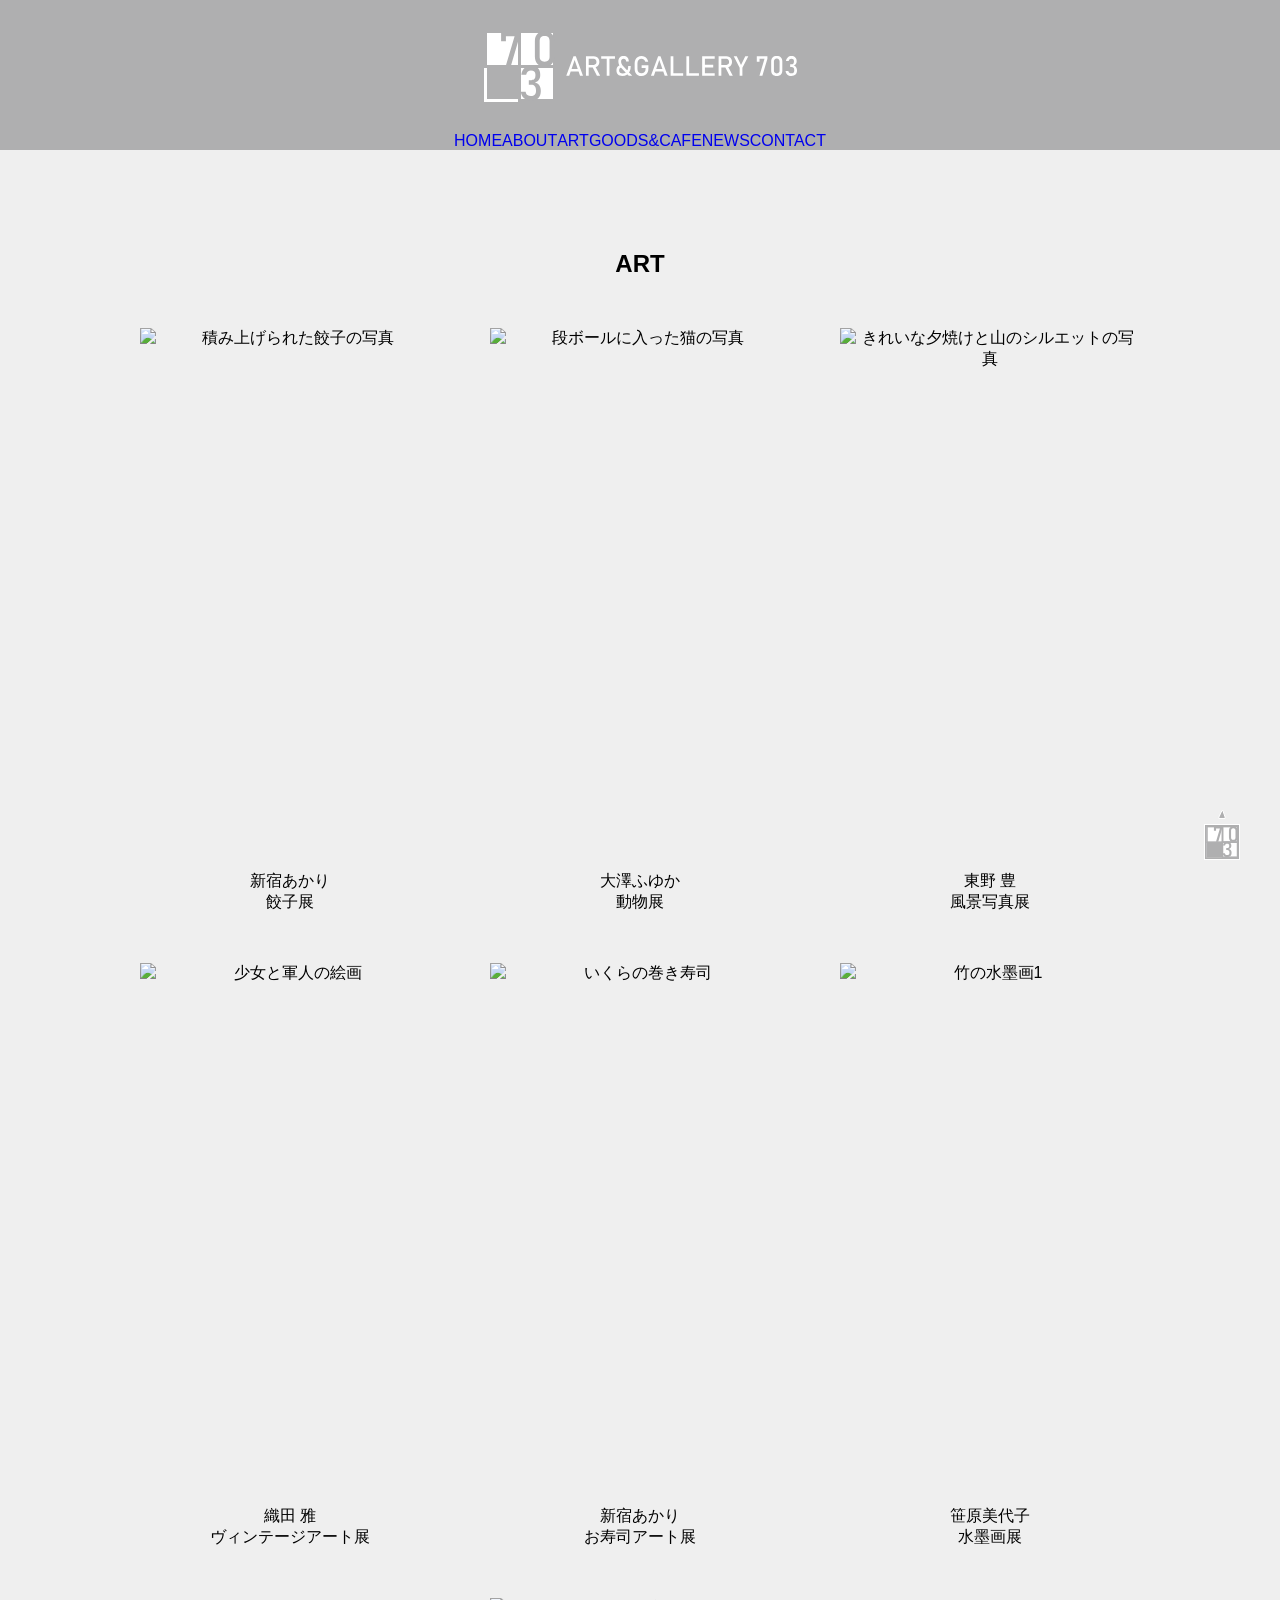
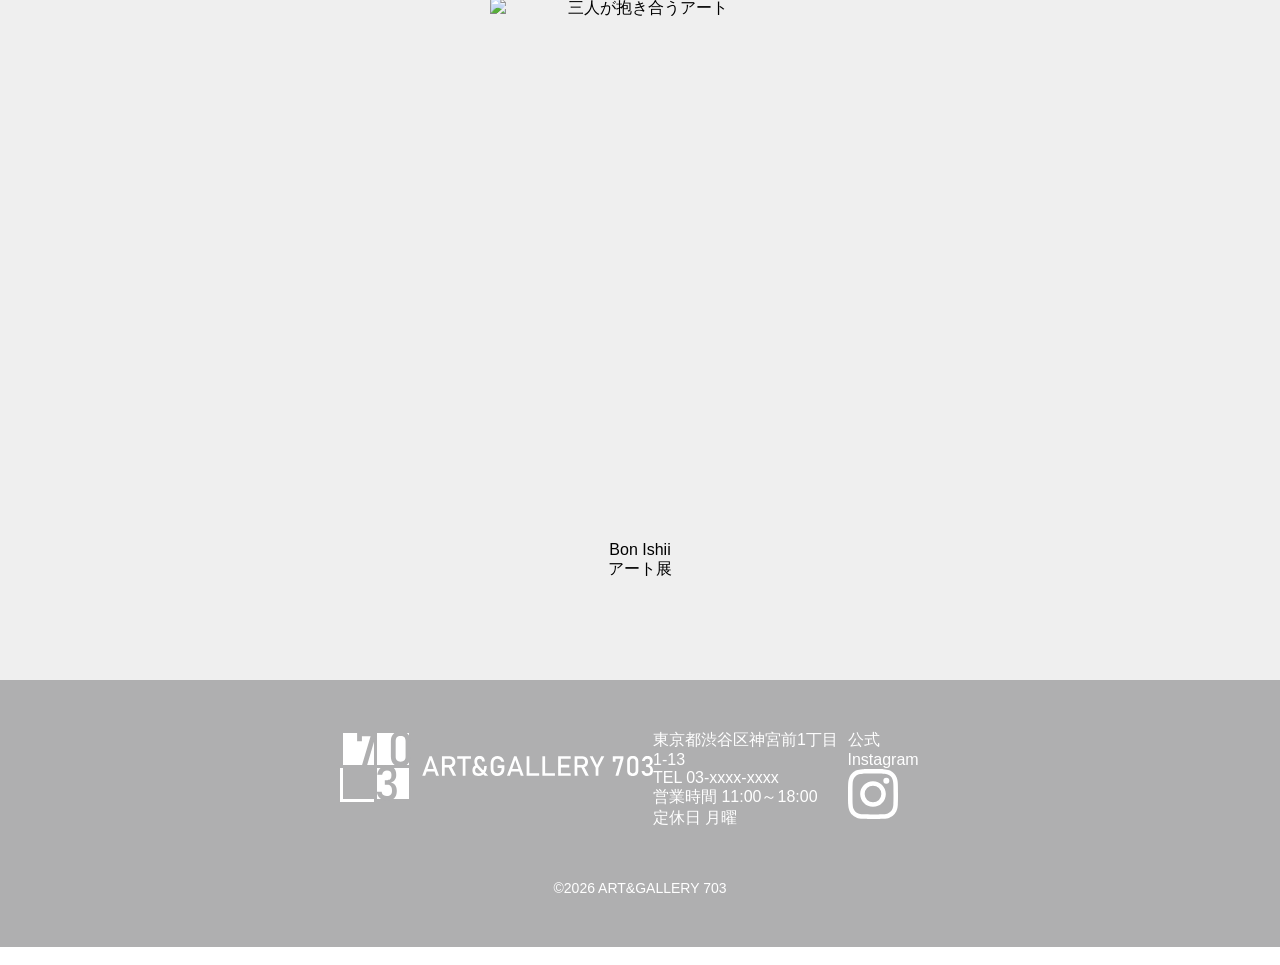
==== commit 62fe31ab: "Add files via upload" ====
--- a/art/index.html
+++ b/art/index.html
@@ -46,7 +46,10 @@
                 <h1><a href="#"><img src="../assets/images/ART&GALLERY703_logo_313x72.svg" alt="ART&GALLERY 703のロゴ"
                                         width="313" height="72"></a></h1>
 
-                <nav>
+                <!-- ↓　ハンバーガーボタンのコードを設置(今回は動作はJSで制御するのでInputタグは使用しない)　↓ -->
+                <div class="nav-burger"></div>
+
+                <nav class="navi">
                         <ul class="flex">
                                 <li class="nav01"><a href="../index.html">HOME</a></li>
                                 <li class="nav02"><a href="../about/index.html">ABOUT</a></li>
@@ -426,34 +429,37 @@
         </main>
 
         <footer>
-                <div class="flex">
-                        <div>
-                                <img src="../assets/images/ART&GALLERY703_logo_313x72.svg" alt="ART&GALLERY 703のロゴ"
-                                        width="313" height="72">
-                        </div>
-
-                        <div>
-                                <address>
-                                        <p>
-                                                東京都渋谷区神宮前1丁目1-13
-                                        </p>
-                                        <p>
-                                                TEL 03-xxxx-xxxx
-                                        </p>
-                                        <p>
-                                                営業時間 11:00～18:00
-                                        </p>
-                                        <p>
-                                                定休日 月曜
-                                        </p>
-                                </address>
-                        </div>
-
-                        <div class="insta">
-                                <p>公式Instagram</p>
-                                <a href="#"><img src="../assets/images/Instagram_Glyph_White.svg"
-                                                alt="ART&GALLERY 703のInstagramアカウントへ" width="50" height="50"></a>
-
+                <div class="inner">
+                        <div class="flex">
+                                <div>
+                                        <img src="../assets/images/ART&GALLERY703_logo_313x72.svg" alt="ART&GALLERY 703のロゴ"
+                                                width="313" height="72">
+                                </div>
+
+                                <div>
+                                        <address>
+                                                <p>
+                                                        東京都渋谷区神宮前1丁目1-13
+                                                </p>
+                                                <p>
+                                                        TEL 03-xxxx-xxxx
+                                                </p>
+                                                <p>
+                                                        営業時間 11:00～18:00
+                                                </p>
+                                                <p>
+                                                        定休日 月曜
+                                                </p>
+                                        </address>
+                                </div>
+
+                                <div class="insta">
+                                        <p>公式Instagram</p>
+                                        <a href="#"><img src="../assets/images/Instagram_Glyph_White.svg"
+                                                        alt="ART&GALLERY 703のInstagramアカウントへ" width="50"
+                                                        height="50"></a>
+
+                                </div>
                         </div>
                 </div>
 
